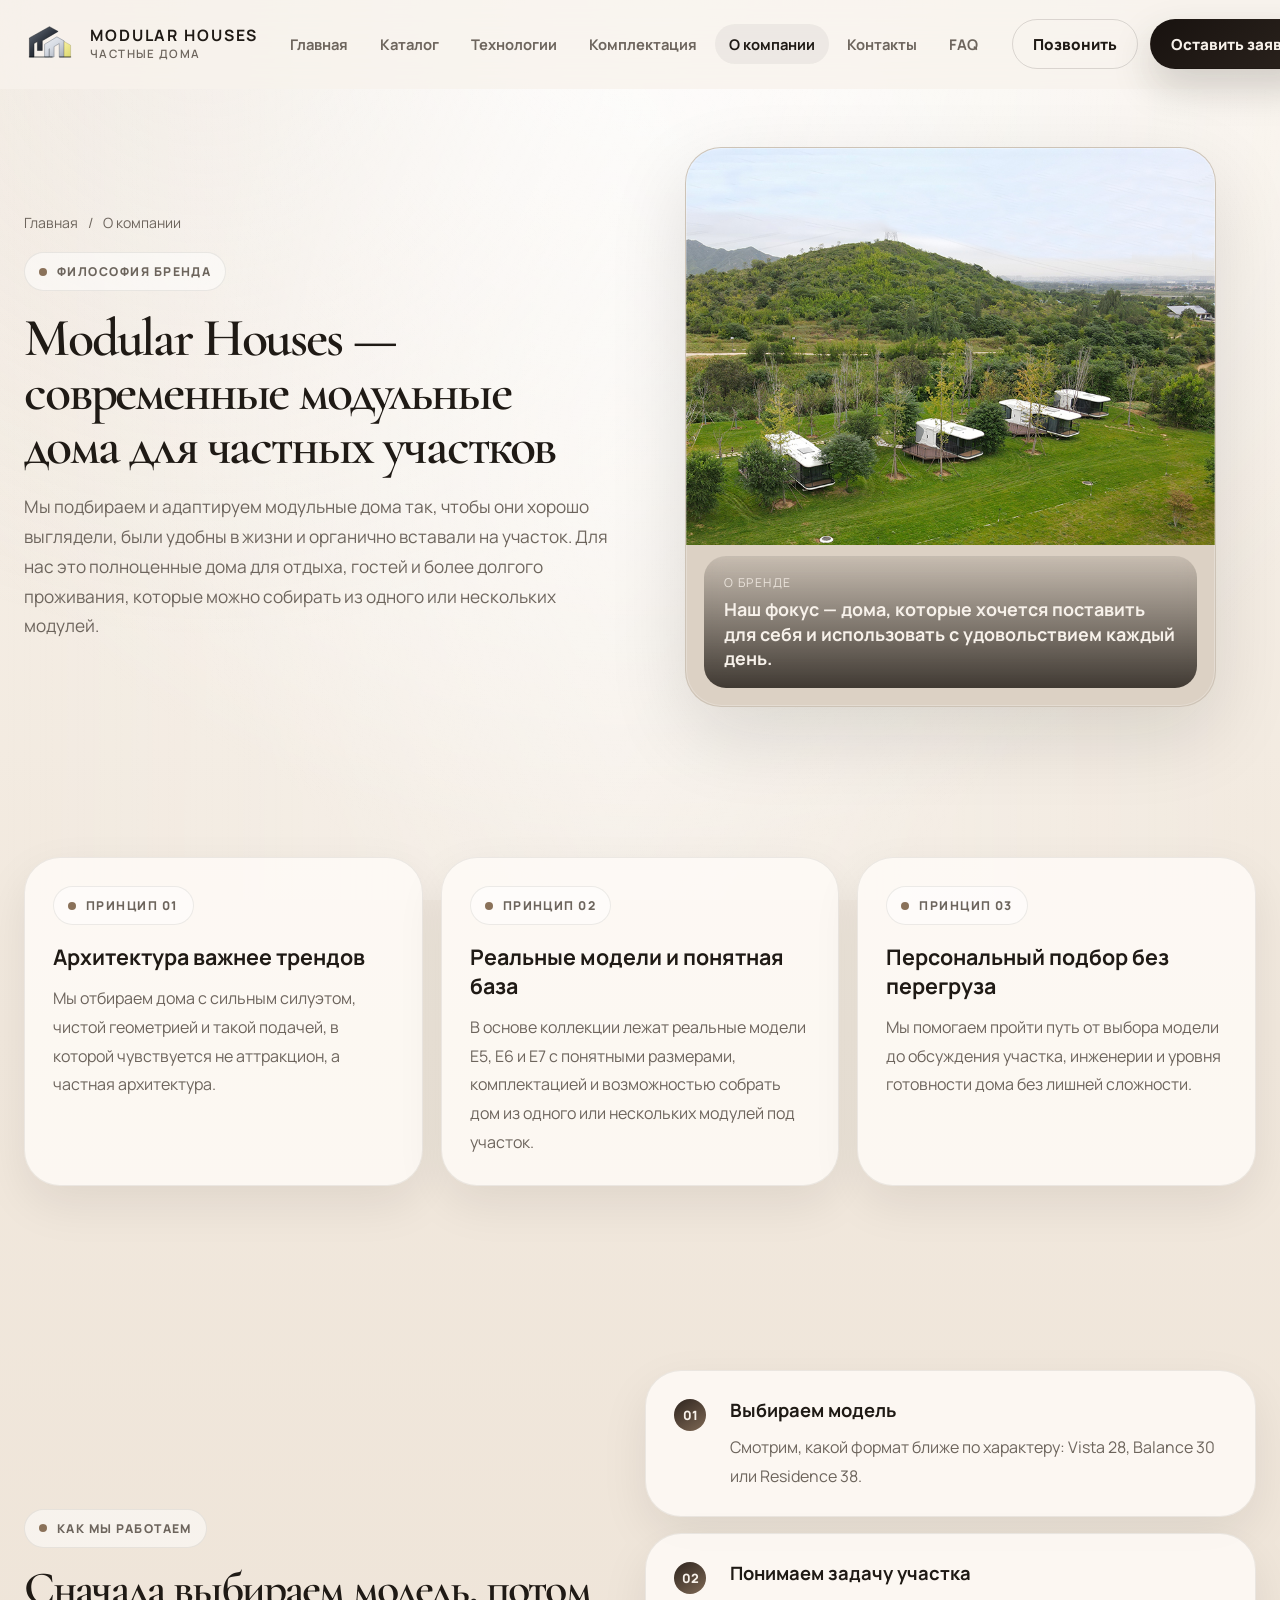
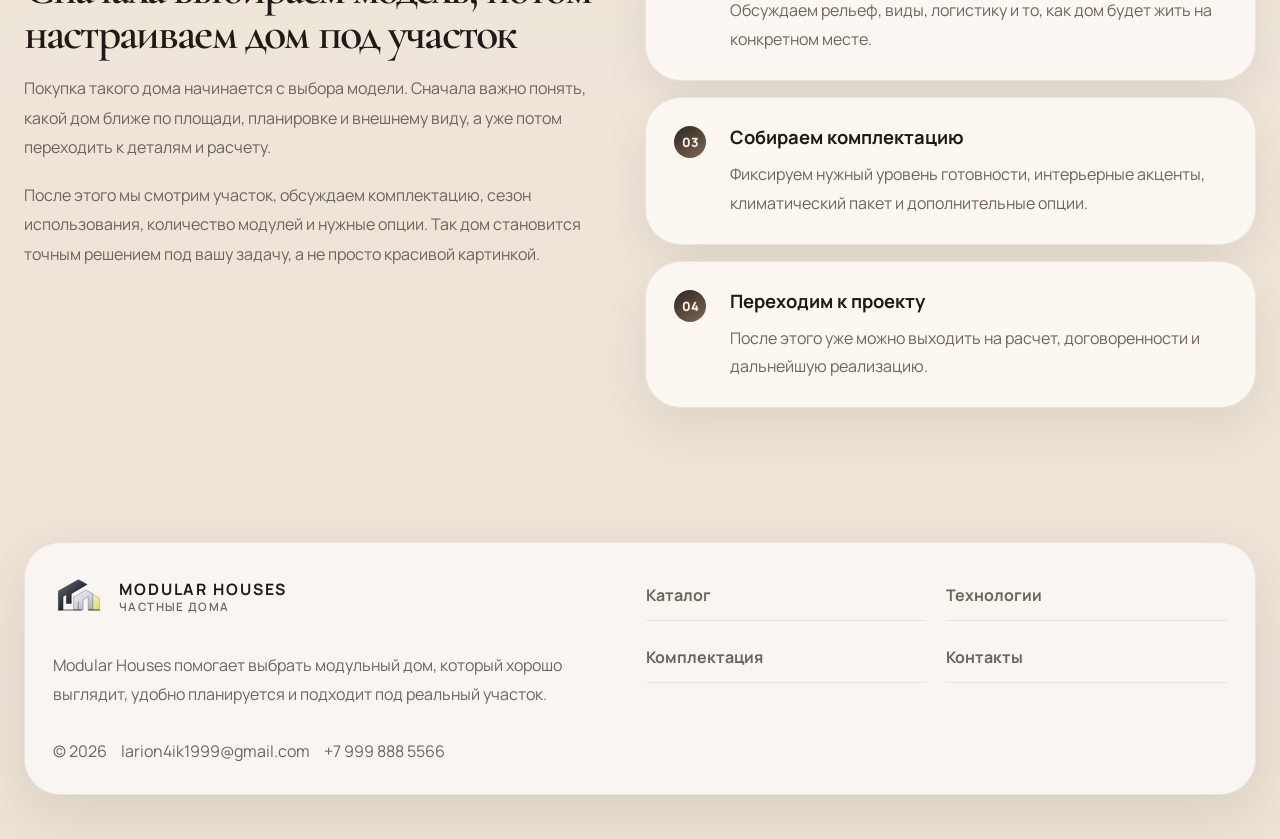
==== about.html @ d320b364 "Initial site build" ====
<!doctype html>
<html lang="ru">
  <head>
    <meta charset="UTF-8" />
    <meta name="viewport" content="width=device-width, initial-scale=1.0" />
    <meta
      name="description"
      content="О компании Modular Houses: философия бренда, коллекция модульных домов и подход к подбору частных решений для загородной жизни."
    />
    <title>О компании — Modular Houses</title>
    <link rel="icon" href="./assets/favicon.svg" type="image/svg+xml" />
    <link rel="stylesheet" href="./styles.css" />
    <script src="./main.js" defer></script>
  </head>
  <body>
    <div class="site-shell">
      <header class="site-header">
        <div class="container header-inner">
          <a class="brand" href="./index.html" aria-label="Modular Houses">
            <span class="brand-mark">MH</span>
            <span class="brand-copy">
              <strong>Modular Houses</strong>
              <span>Частные дома</span>
            </span>
          </a>
          <button class="menu-toggle" type="button" aria-expanded="false" aria-label="Открыть меню">
            <span></span>
          </button>
          <div class="nav-wrap">
            <nav class="site-nav">
              <a href="./index.html">Главная</a>
              <a href="./catalog.html">Каталог</a>
              <a href="./technologies.html">Технологии</a>
              <a href="./complectation.html">Комплектация</a>
              <a class="is-active" href="./about.html">О компании</a>
              <a href="./contacts.html">Контакты</a>
              <a href="./faq.html">FAQ</a>
            </nav>
            <div class="header-actions">
              <button class="btn btn--line" type="button" data-copy-phone="+7 999 888 5566">Позвонить</button>
              <a class="btn btn--dark" href="./contacts.html">Оставить заявку</a>
            </div>
          </div>
        </div>
      </header>

      <main>
        <section class="page-hero">
          <div class="container hero-grid">
            <div class="hero-copy" data-reveal>
              <div class="breadcrumbs">
                <span><a href="./index.html">Главная</a></span>
                <span>О компании</span>
              </div>
              <span class="eyebrow">Философия бренда</span>
              <h1 class="page-title">Modular Houses — современные модульные дома для частных участков</h1>
              <p class="lead">
                Мы подбираем и адаптируем модульные дома так, чтобы они хорошо выглядели, были удобны в жизни и
                органично вставали на участок. Для нас это полноценные дома для отдыха, гостей и более долгого
                проживания, которые можно собирать из одного или нескольких модулей.
              </p>
            </div>

            <figure class="image-frame image-frame--hero" data-reveal>
              <img src="./assets/images/source-refresh/1741329861036-8.jpg" alt="Несколько модульных домов на участке" />
              <figcaption class="image-overlay">
                <span>О бренде</span>
                <strong>Наш фокус — дома, которые хочется поставить для себя и использовать с удовольствием каждый день.</strong>
              </figcaption>
            </figure>
          </div>
        </section>

        <section class="section section--tight">
          <div class="container story-grid">
            <article class="story-card" data-reveal>
              <span class="eyebrow">Принцип 01</span>
              <h3>Архитектура важнее трендов</h3>
              <p>Мы отбираем дома с сильным силуэтом, чистой геометрией и такой подачей, в которой чувствуется не аттракцион, а частная архитектура.</p>
            </article>
            <article class="story-card" data-reveal>
              <span class="eyebrow">Принцип 02</span>
              <h3>Реальные модели и понятная база</h3>
              <p>В основе коллекции лежат реальные модели E5, E6 и E7 с понятными размерами, комплектацией и возможностью собрать дом из одного или нескольких модулей под участок.</p>
            </article>
            <article class="story-card" data-reveal>
              <span class="eyebrow">Принцип 03</span>
              <h3>Персональный подбор без перегруза</h3>
              <p>Мы помогаем пройти путь от выбора модели до обсуждения участка, инженерии и уровня готовности дома без лишней сложности.</p>
            </article>
          </div>
        </section>

        <section class="section">
          <div class="container editorial-grid">
            <div class="editorial-copy" data-reveal>
              <span class="eyebrow">Как мы работаем</span>
              <h2>Сначала выбираем модель, потом настраиваем дом под участок</h2>
              <p>
                Покупка такого дома начинается с выбора модели. Сначала важно понять, какой дом ближе по площади,
                планировке и внешнему виду, а уже потом переходить к деталям и расчету.
              </p>
              <p>
                После этого мы смотрим участок, обсуждаем комплектацию, сезон использования, количество модулей и
                нужные опции. Так дом становится точным решением под вашу задачу, а не просто красивой картинкой.
              </p>
            </div>

            <div class="timeline">
              <article class="timeline-item" data-step="01" data-reveal>
                <h3>Выбираем модель</h3>
                <p>Смотрим, какой формат ближе по характеру: Vista 28, Balance 30 или Residence 38.</p>
              </article>
              <article class="timeline-item" data-step="02" data-reveal>
                <h3>Понимаем задачу участка</h3>
                <p>Обсуждаем рельеф, виды, логистику и то, как дом будет жить на конкретном месте.</p>
              </article>
              <article class="timeline-item" data-step="03" data-reveal>
                <h3>Собираем комплектацию</h3>
                <p>Фиксируем нужный уровень готовности, интерьерные акценты, климатический пакет и дополнительные опции.</p>
              </article>
              <article class="timeline-item" data-step="04" data-reveal>
                <h3>Переходим к проекту</h3>
                <p>После этого уже можно выходить на расчет, договоренности и дальнейшую реализацию.</p>
              </article>
            </div>
          </div>
        </section>
      </main>

      <footer class="site-footer">
        <div class="container footer-grid">
          <div class="footer-copy">
            <a class="brand" href="./index.html">
              <span class="brand-mark">MH</span>
              <span class="brand-copy">
                <strong>Modular Houses</strong>
                <span>Частные дома</span>
              </span>
            </a>
            <p>Modular Houses помогает выбрать модульный дом, который хорошо выглядит, удобно планируется и подходит под реальный участок.</p>
            <div class="footer-meta">
              <span>© <span data-current-year></span></span>
              <span><a href="mailto:larion4ik1999@gmail.com">larion4ik1999@gmail.com</a></span>
              <span><a href="tel:+79998885566">+7 999 888 5566</a></span>
            </div>
          </div>

          <div class="footer-links">
            <a href="./catalog.html">Каталог</a>
            <a href="./technologies.html">Технологии</a>
            <a href="./complectation.html">Комплектация</a>
            <a href="./contacts.html">Контакты</a>
          </div>
        </div>
      </footer>
    </div>
  </body>
</html>
---- styles.css ----
@import url("https://fonts.googleapis.com/css2?family=Cormorant+Garamond:wght@500;600;700&family=Manrope:wght@400;500;600;700;800&display=swap");

:root {
  --bg: #f3eee7;
  --bg-strong: #ebe3d8;
  --paper: rgba(255, 252, 248, 0.8);
  --paper-strong: rgba(255, 255, 255, 0.92);
  --line: rgba(31, 26, 21, 0.1);
  --line-strong: rgba(31, 26, 21, 0.18);
  --text: #1f1a15;
  --muted: #6d655d;
  --accent: #8a7159;
  --accent-soft: #b79d87;
  --dark: #171310;
  --dark-soft: #241e19;
  --olive: #5b6455;
  --shadow-lg: 0 28px 80px rgba(20, 15, 10, 0.12);
  --shadow-md: 0 18px 48px rgba(20, 15, 10, 0.08);
  --radius-xl: 36px;
  --radius-lg: 28px;
  --radius-md: 22px;
  --radius-sm: 18px;
  --radius-pill: 999px;
  --container: 1240px;
}

*,
*::before,
*::after {
  box-sizing: border-box;
}

html {
  scroll-behavior: smooth;
}

body {
  margin: 0;
  color: var(--text);
  font-family: "Manrope", sans-serif;
  background:
    radial-gradient(circle at top center, rgba(255, 255, 255, 0.8), transparent 34%),
    radial-gradient(circle at 16% 0%, rgba(183, 157, 135, 0.18), transparent 24%),
    linear-gradient(180deg, #f8f3ec 0%, #f1e8dd 42%, #ece1d4 100%);
  overflow-x: hidden;
}

body::before {
  position: fixed;
  inset: 0;
  z-index: -1;
  background:
    linear-gradient(90deg, transparent 0%, rgba(255, 255, 255, 0.45) 48%, transparent 100%),
    radial-gradient(circle at center, rgba(255, 255, 255, 0.35), transparent 62%);
  opacity: 0.7;
  pointer-events: none;
  content: "";
}

img {
  display: block;
  max-width: 100%;
}

a {
  color: inherit;
  text-decoration: none;
}

button,
input,
textarea,
select {
  font: inherit;
}

button {
  cursor: pointer;
}

.site-shell {
  min-height: 100vh;
}

.container {
  width: min(100% - 48px, 1360px);
  margin: 0 auto;
}

.site-header {
  position: sticky;
  top: 0;
  z-index: 50;
  border-bottom: 1px solid transparent;
  background: rgba(248, 243, 236, 0.78);
  backdrop-filter: blur(22px);
}

.site-header.is-scrolled {
  border-bottom-color: rgba(31, 26, 21, 0.08);
  background: rgba(248, 243, 236, 0.94);
}

.header-inner {
  display: flex;
  align-items: center;
  justify-content: space-between;
  gap: 18px;
  min-height: 88px;
}

.brand {
  display: inline-flex;
  align-items: center;
  gap: 14px;
  flex: 0 0 auto;
}

.brand-mark {
  width: 52px;
  height: 52px;
  flex: 0 0 52px;
  display: inline-block;
  border-radius: 0;
  background: url("./assets/brand-mark.svg") center/contain no-repeat;
  box-shadow: none;
  font-size: 0;
  line-height: 0;
}

.brand-copy {
  display: grid;
  gap: 2px;
}

.brand-copy strong {
  font-size: 0.98rem;
  line-height: 1.04;
  letter-spacing: 0.12em;
  text-transform: uppercase;
}

.brand-copy span {
  color: var(--muted);
  font-size: 0.72rem;
  font-weight: 600;
  letter-spacing: 0.12em;
  text-transform: uppercase;
}

.nav-wrap {
  display: flex;
  align-items: center;
  flex: 1 1 auto;
  min-width: 0;
  justify-content: space-between;
  gap: 20px;
}

.site-nav {
  display: flex;
  align-items: center;
  flex: 1 1 auto;
  justify-content: center;
  gap: 4px;
}

.site-nav a {
  padding: 10px 14px;
  border-radius: var(--radius-pill);
  color: var(--muted);
  font-size: 0.92rem;
  font-weight: 700;
  white-space: nowrap;
  transition: color 180ms ease, background-color 180ms ease;
}

.site-nav a:hover,
.site-nav a.is-active {
  color: var(--text);
  background: rgba(31, 26, 21, 0.05);
}

.header-actions {
  display: flex;
  align-items: center;
  gap: 12px;
  flex: 0 0 auto;
  flex-wrap: nowrap;
}

.header-actions .btn {
  min-height: 50px;
  padding: 0 20px;
}

.menu-toggle {
  display: none;
  width: 48px;
  height: 48px;
  border: 1px solid var(--line);
  border-radius: 16px;
  background: var(--paper-strong);
  color: var(--text);
}

.menu-toggle span,
.menu-toggle::before,
.menu-toggle::after {
  display: block;
  width: 18px;
  height: 2px;
  margin: 0 auto;
  background: currentColor;
  transition: transform 180ms ease, opacity 180ms ease;
  content: "";
}

.menu-toggle span {
  margin: 5px auto;
}

.menu-toggle[aria-expanded="true"]::before {
  transform: translateY(7px) rotate(45deg);
}

.menu-toggle[aria-expanded="true"]::after {
  transform: translateY(-7px) rotate(-45deg);
}

.menu-toggle[aria-expanded="true"] span {
  opacity: 0;
}

.btn {
  display: inline-flex;
  align-items: center;
  justify-content: center;
  min-height: 54px;
  padding: 0 24px;
  border: 1px solid transparent;
  border-radius: var(--radius-pill);
  font-size: 0.95rem;
  font-weight: 800;
  transition: transform 180ms ease, box-shadow 180ms ease, border-color 180ms ease, background-color 180ms ease;
}

.btn:hover {
  transform: translateY(-2px);
}

.btn--dark {
  color: #f7f1ea;
  background: linear-gradient(140deg, #18120f, #2c241e);
  box-shadow: 0 18px 40px rgba(20, 15, 10, 0.18);
}

.btn--light {
  color: var(--text);
  border-color: rgba(31, 26, 21, 0.1);
  background: rgba(255, 255, 255, 0.6);
}

.btn--line {
  color: var(--text);
  border-color: rgba(31, 26, 21, 0.14);
  background: transparent;
}

.btn--full {
  width: 100%;
}

.page-hero {
  padding: 42px 0 54px;
}

.page-hero--home {
  padding-top: 28px;
}

.hero-grid,
.editorial-grid,
.detail-grid,
.contact-grid,
.footer-grid {
  display: grid;
  grid-template-columns: minmax(0, 0.98fr) minmax(0, 1.02fr);
  gap: 34px;
  align-items: center;
}

.hero-copy,
.detail-copy {
  display: grid;
  gap: 20px;
}

.breadcrumbs {
  display: flex;
  flex-wrap: wrap;
  gap: 10px;
  color: var(--muted);
  font-size: 0.88rem;
}

.breadcrumbs span::after {
  margin-left: 10px;
  content: "/";
}

.breadcrumbs span:last-child::after {
  display: none;
}

.eyebrow {
  display: inline-flex;
  align-items: center;
  gap: 10px;
  width: fit-content;
  padding: 10px 14px;
  border: 1px solid rgba(31, 26, 21, 0.08);
  border-radius: var(--radius-pill);
  background: rgba(255, 255, 255, 0.5);
  color: var(--muted);
  font-size: 0.76rem;
  font-weight: 800;
  letter-spacing: 0.12em;
  text-transform: uppercase;
}

.eyebrow::before {
  width: 8px;
  height: 8px;
  border-radius: 50%;
  background: var(--accent);
  content: "";
}

.display {
  margin: 0;
  font-family: "Cormorant Garamond", serif;
  font-size: clamp(3rem, 6.4vw, 5.6rem);
  line-height: 0.96;
  letter-spacing: -0.04em;
  font-weight: 600;
}

.page-title {
  margin: 0;
  font-family: "Cormorant Garamond", serif;
  font-size: clamp(2.35rem, 4.2vw, 3.95rem);
  line-height: 1;
  letter-spacing: -0.04em;
  font-weight: 600;
}

.lead {
  margin: 0;
  max-width: 620px;
  color: var(--muted);
  font-size: clamp(1rem, 2vw, 1.08rem);
  line-height: 1.72;
}

.hero-actions,
.inline-actions {
  display: flex;
  flex-wrap: wrap;
  gap: 14px;
}

.hero-media {
  display: grid;
  gap: 16px;
}

.media-stack,
.gallery-grid,
.photo-stack {
  display: grid;
  gap: 16px;
}

.media-stack {
  grid-template-columns: repeat(2, minmax(0, 1fr));
}

.image-frame {
  position: relative;
  overflow: hidden;
  border-radius: var(--radius-xl);
  border: 1px solid rgba(31, 26, 21, 0.08);
  background: #dcd1c4;
  box-shadow: var(--shadow-lg);
}

.image-frame::after {
  position: absolute;
  inset: 0;
  border: 1px solid rgba(255, 255, 255, 0.24);
  border-radius: inherit;
  pointer-events: none;
  content: "";
}

.image-frame img {
  width: 100%;
  height: 100%;
  object-fit: cover;
  object-position: center;
}

.image-frame--hero {
  min-height: 560px;
}

.image-frame--mid {
  min-height: 280px;
}

.image-frame--short {
  min-height: 260px;
}

.image-overlay {
  position: absolute;
  inset: auto 18px 18px 18px;
  display: grid;
  gap: 6px;
  padding: 18px 20px;
  border-radius: 22px;
  color: #f7f1ea;
  background: linear-gradient(180deg, rgba(20, 15, 10, 0.1), rgba(20, 15, 10, 0.78));
  backdrop-filter: blur(10px);
}

.image-overlay span {
  font-size: 0.76rem;
  letter-spacing: 0.12em;
  text-transform: uppercase;
  opacity: 0.82;
}

.image-overlay strong {
  font-size: 1.12rem;
  line-height: 1.35;
}

.stat-strip,
.fact-grid,
.feature-grid,
.product-grid,
.compare-grid,
.contact-cards,
.story-grid {
  display: grid;
  gap: 18px;
}

.stat-strip {
  grid-template-columns: repeat(3, minmax(0, 1fr));
}

.feature-grid {
  grid-template-columns: repeat(4, minmax(0, 1fr));
}

.feature-grid--3,
.product-grid,
.compare-grid,
.story-grid {
  grid-template-columns: repeat(3, minmax(0, 1fr));
}

.fact-grid {
  grid-template-columns: repeat(4, minmax(0, 1fr));
}

.section {
  padding: 104px 0;
}

.section--tight {
  padding: 80px 0;
}

.section--dark {
  color: #f7f1ea;
  background:
    radial-gradient(circle at top right, rgba(183, 157, 135, 0.16), transparent 24%),
    linear-gradient(180deg, #191411 0%, #130f0c 100%);
}

.section-head {
  display: flex;
  flex-wrap: wrap;
  align-items: end;
  justify-content: space-between;
  gap: 22px;
  margin-bottom: 34px;
}

.section-head > div {
  display: grid;
  gap: 14px;
}

.section-title {
  margin: 0;
  max-width: 700px;
  font-family: "Cormorant Garamond", serif;
  font-size: clamp(2.2rem, 4.4vw, 3.6rem);
  line-height: 1;
  letter-spacing: -0.04em;
  font-weight: 600;
}

.section-intro {
  max-width: 520px;
  margin: 0;
  color: var(--muted);
  line-height: 1.8;
}

.section--dark .section-intro,
.section--dark .feature-card p,
.section--dark .timeline-item p {
  color: rgba(247, 241, 234, 0.72);
}

.card,
.stat-card,
.feature-card,
.product-card,
.compare-card,
.story-card,
.list-card,
.contact-card,
.form-card,
.faq-cta,
.spec-card,
.cta-panel {
  border: 1px solid rgba(31, 26, 21, 0.08);
  border-radius: var(--radius-xl);
  background: var(--paper);
  box-shadow: var(--shadow-md);
}

.card,
.stat-card,
.feature-card,
.compare-card,
.story-card,
.list-card,
.contact-card,
.form-card,
.faq-cta,
.spec-card,
.cta-panel {
  padding: 28px;
}

.stat-card {
  display: grid;
  align-content: start;
  gap: 12px;
  min-height: 210px;
}

.section--dark .feature-card,
.section--dark .timeline-item,
.section--dark .cta-panel {
  border-color: rgba(255, 255, 255, 0.08);
  background: rgba(255, 255, 255, 0.06);
}

.stat-card strong,
.fact-card strong,
.compare-card strong {
  display: block;
  margin-bottom: 10px;
  font-family: "Cormorant Garamond", serif;
  font-size: 2rem;
  line-height: 1;
  font-weight: 600;
}

.stat-card span,
.fact-card span,
.compare-card span {
  color: var(--muted);
  line-height: 1.7;
}

.feature-card .eyebrow,
.list-card .eyebrow,
.story-card .eyebrow,
.spec-card .eyebrow,
.contact-card .eyebrow,
.form-card .eyebrow,
.faq-cta .eyebrow,
.cta-panel .eyebrow {
  margin-bottom: 18px;
}

.feature-card h3,
.product-title,
.story-card h3,
.list-card h3,
.spec-card h3,
.contact-card h3,
.form-card h3,
.faq-cta h3,
.cta-panel h3 {
  margin: 0 0 12px;
  font-size: 1.34rem;
  line-height: 1.35;
}

.feature-card p,
.story-card p,
.list-card p,
.spec-card p,
.contact-card p,
.form-card p,
.faq-cta p,
.cta-panel p {
  margin: 0;
  color: var(--muted);
  line-height: 1.8;
}

.bullet-list {
  display: grid;
  gap: 12px;
  margin: 18px 0 0;
  padding: 0;
  list-style: none;
}

.bullet-list li {
  position: relative;
  padding-left: 22px;
  color: var(--muted);
  line-height: 1.7;
}

.bullet-list li::before {
  position: absolute;
  left: 0;
  top: 10px;
  width: 8px;
  height: 8px;
  border-radius: 50%;
  background: var(--accent);
  content: "";
}

.product-card {
  display: flex;
  flex-direction: column;
  overflow: hidden;
  padding: 0;
  height: 100%;
  background: rgba(255, 252, 248, 0.86);
}

.product-media {
  height: clamp(220px, 23vw, 280px);
  min-height: 220px;
}

.product-media img {
  width: 100%;
  height: 100%;
  object-fit: cover;
  object-position: center;
}

.product-body {
  display: flex;
  flex: 1 1 auto;
  flex-direction: column;
  gap: 18px;
  padding: 28px;
}

.product-label {
  color: var(--accent);
  font-size: 0.8rem;
  font-weight: 800;
  letter-spacing: 0.1em;
  text-transform: uppercase;
}

.product-title {
  margin: 0;
  font-size: 1.42rem;
  line-height: 1.2;
}

.product-subtitle {
  margin: 0;
  color: var(--muted);
  font-size: 0.95rem;
  line-height: 1.68;
}

.product-body .inline-actions {
  margin-top: auto;
}

.product-meta {
  display: grid;
  grid-template-columns: repeat(2, minmax(0, 1fr));
  gap: 12px;
}

.product-meta div,
.fact-card {
  padding: 16px 18px;
  border-radius: 22px;
  background: rgba(255, 255, 255, 0.56);
  box-shadow: inset 0 0 0 1px rgba(31, 26, 21, 0.06);
}

.product-meta strong,
.fact-card em {
  display: block;
  margin-bottom: 6px;
  color: var(--muted);
  font-size: 0.85rem;
  font-style: normal;
  font-weight: 700;
}

.product-meta span,
.fact-card span {
  font-weight: 800;
  line-height: 1.5;
}

.editorial-copy {
  display: grid;
  gap: 18px;
}

.editorial-copy h2,
.editorial-copy h3 {
  margin: 0;
  font-family: "Cormorant Garamond", serif;
  font-size: clamp(1.95rem, 3.6vw, 3.05rem);
  line-height: 0.98;
  letter-spacing: -0.04em;
  font-weight: 600;
}

.editorial-copy p {
  margin: 0;
  color: var(--muted);
  line-height: 1.85;
}

.photo-stack {
  grid-template-columns: minmax(0, 1fr) minmax(0, 1fr);
}

.photo-stack .image-frame:first-child {
  grid-column: 1 / -1;
  min-height: 420px;
}

.photo-stack .image-frame:nth-child(2),
.photo-stack .image-frame:nth-child(3) {
  min-height: 290px;
}

.dark-panel {
  padding: 34px;
  border-radius: 40px;
  background:
    radial-gradient(circle at top left, rgba(183, 157, 135, 0.24), transparent 24%),
    linear-gradient(145deg, #1b1612, #231c17);
  box-shadow: 0 34px 90px rgba(20, 15, 10, 0.22);
}

.dark-panel h2 {
  margin: 0 0 14px;
  max-width: 720px;
  font-family: "Cormorant Garamond", serif;
  font-size: clamp(2.1rem, 4vw, 3.4rem);
  line-height: 1;
  letter-spacing: -0.04em;
  font-weight: 600;
}

.dark-panel p {
  max-width: 700px;
  margin: 0;
  color: rgba(247, 241, 234, 0.76);
  line-height: 1.8;
}

.dark-grid {
  display: grid;
  grid-template-columns: repeat(4, minmax(0, 1fr));
  gap: 16px;
  margin-top: 28px;
}

.dark-item {
  padding: 22px;
  border-radius: 26px;
  background: rgba(255, 255, 255, 0.06);
}

.dark-item strong {
  display: block;
  margin-bottom: 10px;
  font-size: 1rem;
}

.dark-item span {
  color: rgba(247, 241, 234, 0.72);
  line-height: 1.7;
}

.timeline {
  display: grid;
  gap: 16px;
}

.timeline-item {
  position: relative;
  padding: 26px 26px 26px 84px;
  border: 1px solid rgba(31, 26, 21, 0.08);
  border-radius: var(--radius-xl);
  background: var(--paper);
  box-shadow: var(--shadow-md);
}

.timeline-item::before {
  position: absolute;
  left: 28px;
  top: 28px;
  width: 32px;
  height: 32px;
  border-radius: 50%;
  display: grid;
  place-items: center;
  color: #f7f1ea;
  background: linear-gradient(145deg, #2e251f, #7e6854);
  font-size: 0.8rem;
  font-weight: 800;
  content: attr(data-step);
}

.timeline-item h3 {
  margin: 0 0 10px;
  font-size: 1.15rem;
}

.timeline-item p {
  margin: 0;
  color: var(--muted);
  line-height: 1.8;
}

.detail-hero {
  display: grid;
  grid-template-columns: minmax(0, 1.08fr) minmax(0, 0.92fr);
  gap: 24px;
  align-items: stretch;
}

.detail-media {
  display: grid;
  gap: 16px;
}

.detail-side {
  display: grid;
  gap: 18px;
}

.spec-list {
  display: grid;
  gap: 12px;
}

.spec-row {
  display: grid;
  grid-template-columns: 180px minmax(0, 1fr);
  gap: 16px;
  padding: 16px 0;
  border-bottom: 1px solid rgba(31, 26, 21, 0.08);
}

.spec-row:last-child {
  border-bottom: 0;
  padding-bottom: 0;
}

.spec-row strong {
  color: var(--muted);
  font-size: 0.9rem;
}

.spec-row span {
  line-height: 1.7;
}

.contact-grid {
  align-items: start;
}

.contact-cards {
  grid-template-columns: 1fr;
}

.contact-link {
  display: flex;
  align-items: center;
  justify-content: space-between;
  gap: 16px;
  padding: 18px 20px;
  border-radius: 22px;
  background: rgba(255, 255, 255, 0.58);
  box-shadow: inset 0 0 0 1px rgba(31, 26, 21, 0.06);
  font-weight: 800;
}

.contact-link span {
  color: var(--muted);
  font-weight: 700;
}

.form-grid {
  display: grid;
  gap: 14px;
}

.form-grid--two {
  grid-template-columns: repeat(2, minmax(0, 1fr));
}

.field {
  display: grid;
  gap: 8px;
}

.field label {
  font-size: 0.9rem;
  font-weight: 800;
}

.field input,
.field textarea,
.field select {
  width: 100%;
  min-height: 56px;
  padding: 16px 18px;
  border: 1px solid rgba(31, 26, 21, 0.1);
  border-radius: 22px;
  background: rgba(255, 255, 255, 0.64);
  color: var(--text);
}

.field textarea {
  min-height: 150px;
  resize: vertical;
}

.form-note {
  margin: 0;
  color: var(--muted);
  font-size: 0.9rem;
  line-height: 1.8;
}

.form-success {
  display: none;
  padding: 16px 18px;
  border-radius: 22px;
  color: #f7f1ea;
  background: linear-gradient(145deg, #18120f, #2b231d);
}

.form-success.is-visible {
  display: block;
}

.faq-list {
  display: grid;
  gap: 16px;
}

.faq-item {
  overflow: hidden;
  border: 1px solid rgba(31, 26, 21, 0.08);
  border-radius: var(--radius-xl);
  background: var(--paper);
  box-shadow: var(--shadow-md);
}

.faq-item summary {
  list-style: none;
  display: flex;
  align-items: center;
  justify-content: space-between;
  gap: 16px;
  padding: 24px 28px;
  cursor: pointer;
  font-size: 1rem;
  font-weight: 800;
}

.faq-item summary::-webkit-details-marker {
  display: none;
}

.faq-item summary::after {
  width: 36px;
  height: 36px;
  border-radius: 50%;
  display: grid;
  place-items: center;
  color: var(--muted);
  background: rgba(31, 26, 21, 0.06);
  content: "+";
}

.faq-item[open] summary::after {
  content: "–";
}

.faq-item p {
  margin: 0;
  padding: 0 28px 26px;
  color: var(--muted);
  line-height: 1.8;
}

.cta-panel {
  padding: 32px;
  color: #f7f1ea;
  background:
    radial-gradient(circle at top left, rgba(183, 157, 135, 0.26), transparent 26%),
    linear-gradient(145deg, #18120f, #2b221c);
  box-shadow: 0 28px 72px rgba(20, 15, 10, 0.2);
}

.cta-panel p {
  color: rgba(247, 241, 234, 0.78);
}

.site-footer {
  padding: 30px 0 44px;
}

.footer-grid {
  align-items: start;
  padding: 28px;
  border: 1px solid rgba(31, 26, 21, 0.08);
  border-radius: var(--radius-xl);
  background: rgba(255, 255, 255, 0.68);
  box-shadow: var(--shadow-md);
}

.footer-copy {
  display: grid;
  gap: 12px;
}

.footer-copy p,
.footer-links a,
.footer-meta span {
  color: var(--muted);
  line-height: 1.8;
}

.footer-links {
  display: grid;
  grid-template-columns: repeat(2, minmax(0, 1fr));
  gap: 12px 20px;
}

.footer-links a {
  padding: 10px 0;
  border-bottom: 1px solid rgba(31, 26, 21, 0.08);
  font-weight: 700;
}

.footer-meta {
  display: flex;
  flex-wrap: wrap;
  gap: 14px;
}

.quick-bar {
  position: fixed;
  left: 50%;
  bottom: 18px;
  z-index: 60;
  display: none;
  align-items: center;
  gap: 10px;
  padding: 10px;
  border: 1px solid rgba(31, 26, 21, 0.08);
  border-radius: 999px;
  background: rgba(246, 241, 234, 0.9);
  backdrop-filter: blur(20px);
  box-shadow: 0 26px 70px rgba(20, 15, 10, 0.14);
  transform: translateX(-50%);
}

.quick-bar__item {
  display: inline-flex;
  align-items: center;
  justify-content: center;
  min-height: 46px;
  padding: 0 18px;
  border: 0;
  border-radius: 999px;
  background: rgba(255, 255, 255, 0.72);
  font-size: 0.9rem;
  font-weight: 800;
}

.quick-bar__item--dark {
  color: #f7f1ea;
  background: linear-gradient(145deg, #18120f, #2c241e);
}

.quick-bar__item--accent {
  color: var(--text);
  background: linear-gradient(145deg, #cdb5a0, #e2d3c5);
}

[data-reveal] {
  opacity: 0;
  transform: translateY(22px);
  transition: opacity 500ms ease, transform 500ms ease;
}

[data-reveal].is-visible {
  opacity: 1;
  transform: translateY(0);
}

@media (max-width: 1240px) {
  .brand-copy span {
    display: none;
  }
}

@media (max-width: 1120px) {
  .site-nav a {
    padding: 10px 11px;
    font-size: 0.88rem;
  }

  .header-actions .btn {
    min-height: 46px;
    padding: 0 16px;
  }

  .hero-grid,
  .editorial-grid,
  .detail-grid,
  .detail-hero,
  .contact-grid,
  .footer-grid {
    grid-template-columns: 1fr;
  }

  .product-grid,
  .compare-grid,
  .story-grid,
  .feature-grid,
  .fact-grid,
  .stat-strip,
  .dark-grid {
    grid-template-columns: repeat(2, minmax(0, 1fr));
  }

  .photo-stack .image-frame:first-child {
    min-height: 420px;
  }

  .image-frame--hero {
    min-height: 500px;
  }
}

@media (max-width: 860px) {
  .nav-wrap {
    position: fixed;
    top: 80px;
    left: 16px;
    right: 16px;
    display: none;
    flex-direction: column;
    align-items: stretch;
    padding: 18px;
    border: 1px solid rgba(31, 26, 21, 0.08);
    border-radius: 28px;
    background: rgba(246, 241, 234, 0.96);
    box-shadow: 0 28px 72px rgba(20, 15, 10, 0.14);
  }

  .nav-wrap.is-open {
    display: flex;
  }

  .site-nav,
  .header-actions {
    flex-direction: column;
    align-items: stretch;
  }

  .site-nav a,
  .header-actions .btn {
    width: 100%;
    justify-content: center;
  }

  .menu-toggle {
    display: inline-grid;
    place-items: center;
  }

  .product-grid,
  .compare-grid,
  .story-grid,
  .feature-grid,
  .fact-grid,
  .stat-strip,
  .dark-grid,
  .photo-stack,
  .media-stack,
  .form-grid--two,
  .product-meta {
    grid-template-columns: 1fr;
  }

  .quick-bar {
    display: flex;
    left: 16px;
    right: 16px;
    bottom: 14px;
    transform: none;
    justify-content: stretch;
  }

  .quick-bar__item {
    flex: 1 1 0;
    padding: 0 12px;
  }
}

@media (max-width: 640px) {
  .container {
    width: min(100% - 20px, var(--container));
  }

  .header-inner {
    min-height: 74px;
  }

  .page-hero,
  .section {
    padding: 72px 0;
  }

  .page-hero--home {
    padding-top: 18px;
  }

  .hero-actions,
  .inline-actions {
    flex-direction: column;
  }

  .hero-actions .btn,
  .inline-actions .btn {
    width: 100%;
  }

  .display {
    font-size: clamp(2.6rem, 13vw, 3.6rem);
  }

  .page-title,
  .section-title,
  .editorial-copy h2,
  .editorial-copy h3,
  .dark-panel h2 {
    font-size: clamp(2rem, 9.4vw, 2.85rem);
  }

  .image-frame--hero {
    min-height: 360px;
  }

  .image-frame--mid {
    min-height: 260px;
  }

  .image-frame--short,
  .photo-stack .image-frame:first-child,
  .photo-stack .image-frame:nth-child(2),
  .photo-stack .image-frame:nth-child(3) {
    min-height: 220px;
  }

  .card,
  .stat-card,
  .feature-card,
  .compare-card,
  .story-card,
  .list-card,
  .contact-card,
  .form-card,
  .faq-cta,
  .spec-card,
  .cta-panel,
  .footer-grid,
  .dark-panel {
    padding: 22px;
  }

  .spec-row {
    grid-template-columns: 1fr;
    gap: 8px;
  }

  .footer-links {
    grid-template-columns: 1fr;
  }

  .quick-bar {
    gap: 8px;
    padding: 8px;
  }

  .site-footer {
    padding-bottom: 104px;
  }

  .quick-bar__item {
    min-height: 42px;
    font-size: 0.78rem;
  }
}
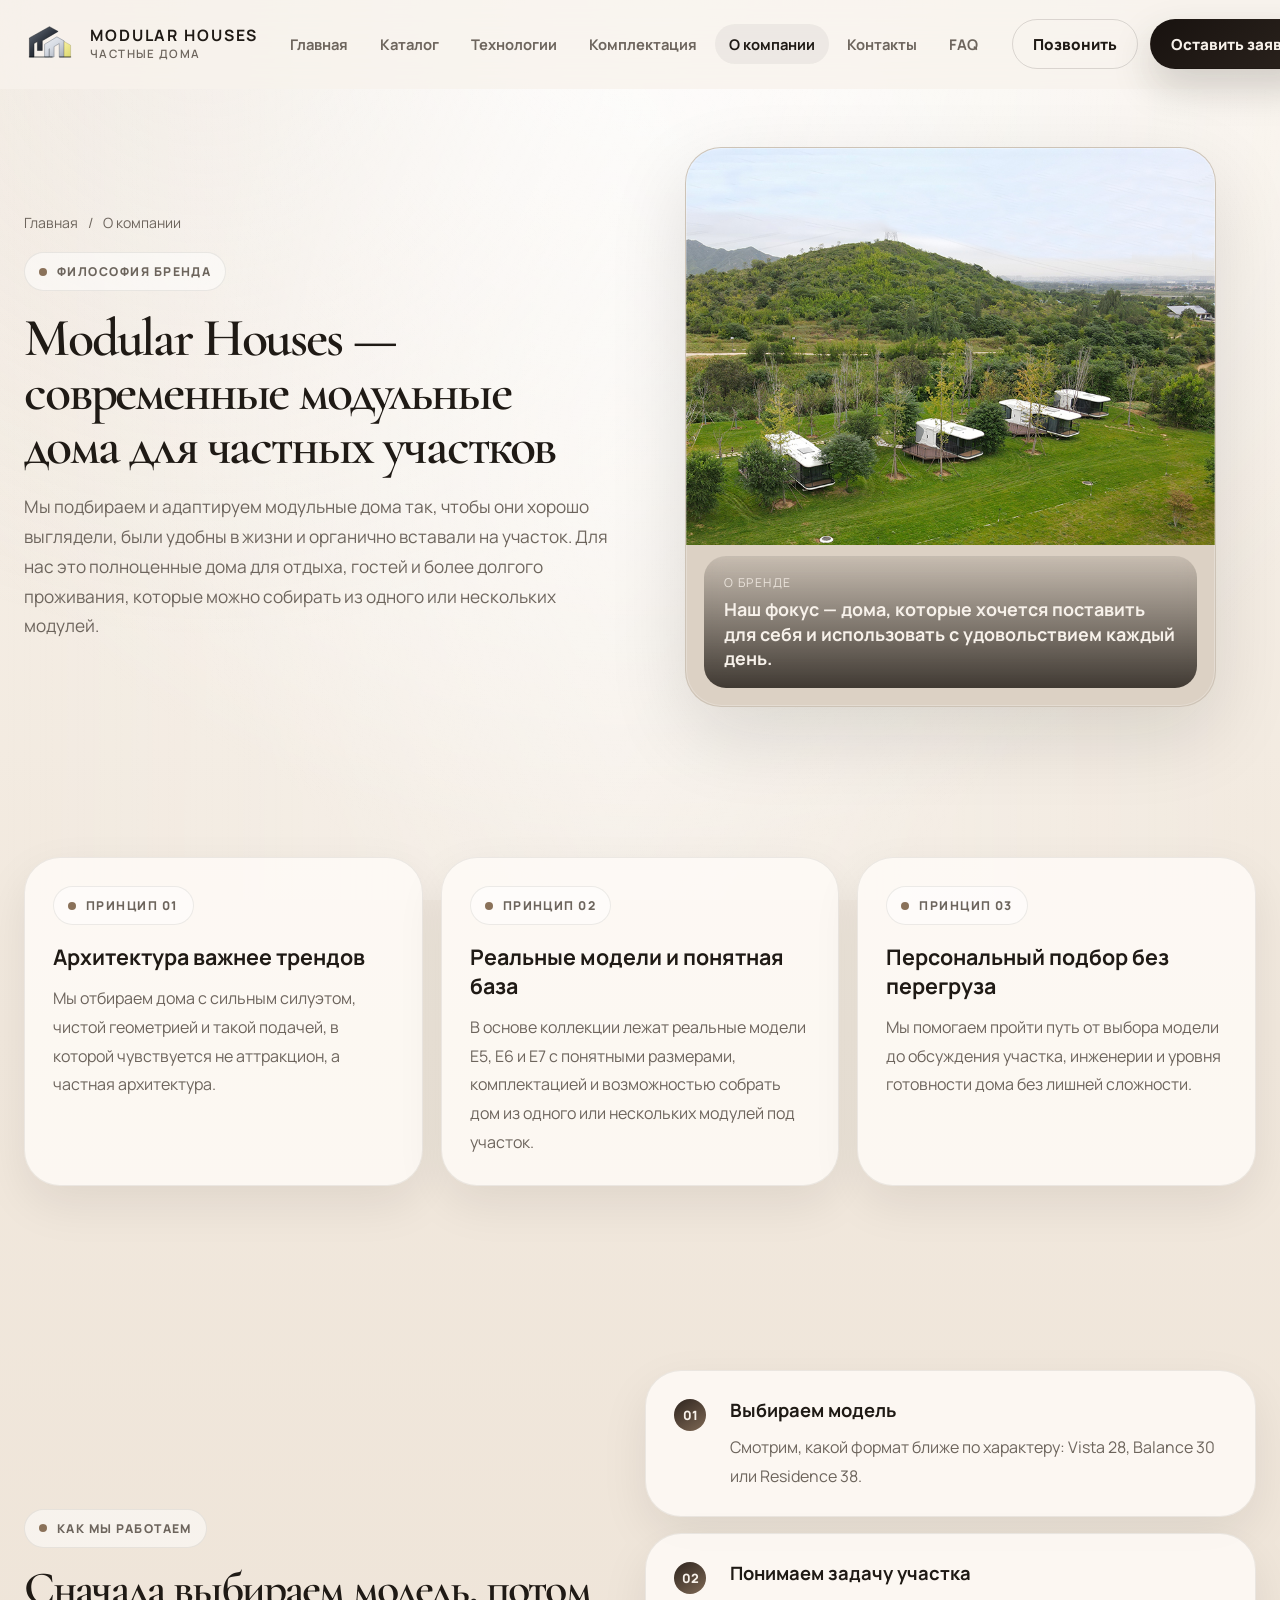
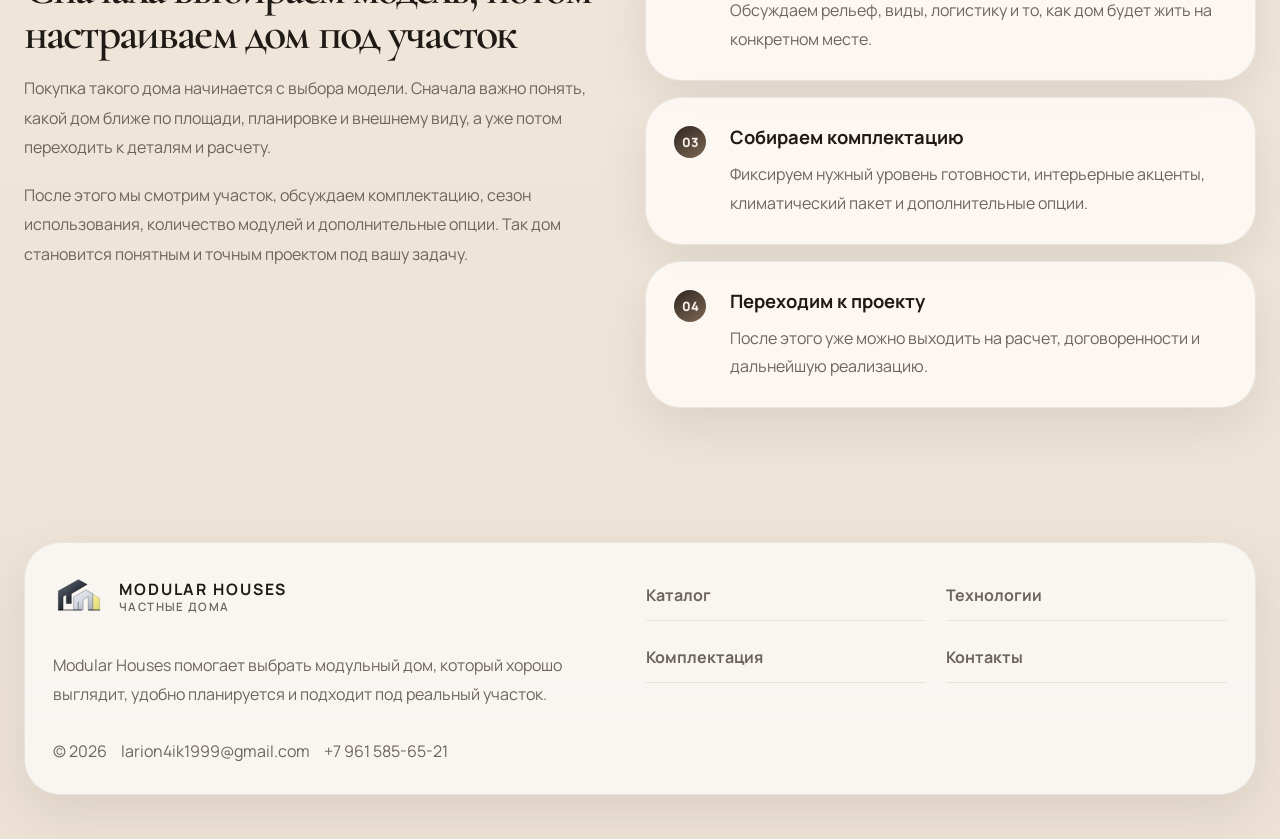
==== commit 29596c13: "Update contacts and refine inquiry flow" ====
--- a/about.html
+++ b/about.html
@@ -37,7 +37,7 @@
               <a href="./faq.html">FAQ</a>
             </nav>
             <div class="header-actions">
-              <button class="btn btn--line" type="button" data-copy-phone="+7 999 888 5566">Позвонить</button>
+              <button class="btn btn--line" type="button" data-copy-phone="+7 961 585-65-21">Позвонить</button>
               <a class="btn btn--dark" href="./contacts.html">Оставить заявку</a>
             </div>
           </div>
@@ -102,7 +102,7 @@
               </p>
               <p>
                 После этого мы смотрим участок, обсуждаем комплектацию, сезон использования, количество модулей и
-                нужные опции. Так дом становится точным решением под вашу задачу, а не просто красивой картинкой.
+                дополнительные опции. Так дом становится понятным и точным проектом под вашу задачу.
               </p>
             </div>
 
@@ -142,7 +142,7 @@
             <div class="footer-meta">
               <span>© <span data-current-year></span></span>
               <span><a href="mailto:larion4ik1999@gmail.com">larion4ik1999@gmail.com</a></span>
-              <span><a href="tel:+79998885566">+7 999 888 5566</a></span>
+              <span><a href="tel:+79615856521">+7 961 585-65-21</a></span>
             </div>
           </div>
 
--- a/styles.css
+++ b/styles.css
@@ -924,11 +924,16 @@
   align-items: center;
   justify-content: space-between;
   gap: 16px;
+  min-height: 82px;
   padding: 18px 20px;
   border-radius: 22px;
   background: rgba(255, 255, 255, 0.58);
   box-shadow: inset 0 0 0 1px rgba(31, 26, 21, 0.06);
   font-weight: 800;
+}
+
+.contact-link strong {
+  overflow-wrap: anywhere;
 }
 
 .contact-link span {
@@ -965,10 +970,25 @@
   border-radius: 22px;
   background: rgba(255, 255, 255, 0.64);
   color: var(--text);
+  transition: border-color 180ms ease, box-shadow 180ms ease, background-color 180ms ease;
+}
+
+.field input::placeholder,
+.field textarea::placeholder {
+  color: rgba(109, 101, 93, 0.7);
+}
+
+.field input:focus,
+.field textarea:focus,
+.field select:focus {
+  outline: none;
+  border-color: rgba(138, 113, 89, 0.45);
+  background: rgba(255, 255, 255, 0.9);
+  box-shadow: 0 0 0 4px rgba(183, 157, 135, 0.12);
 }
 
 .field textarea {
-  min-height: 150px;
+  min-height: 170px;
   resize: vertical;
 }
 
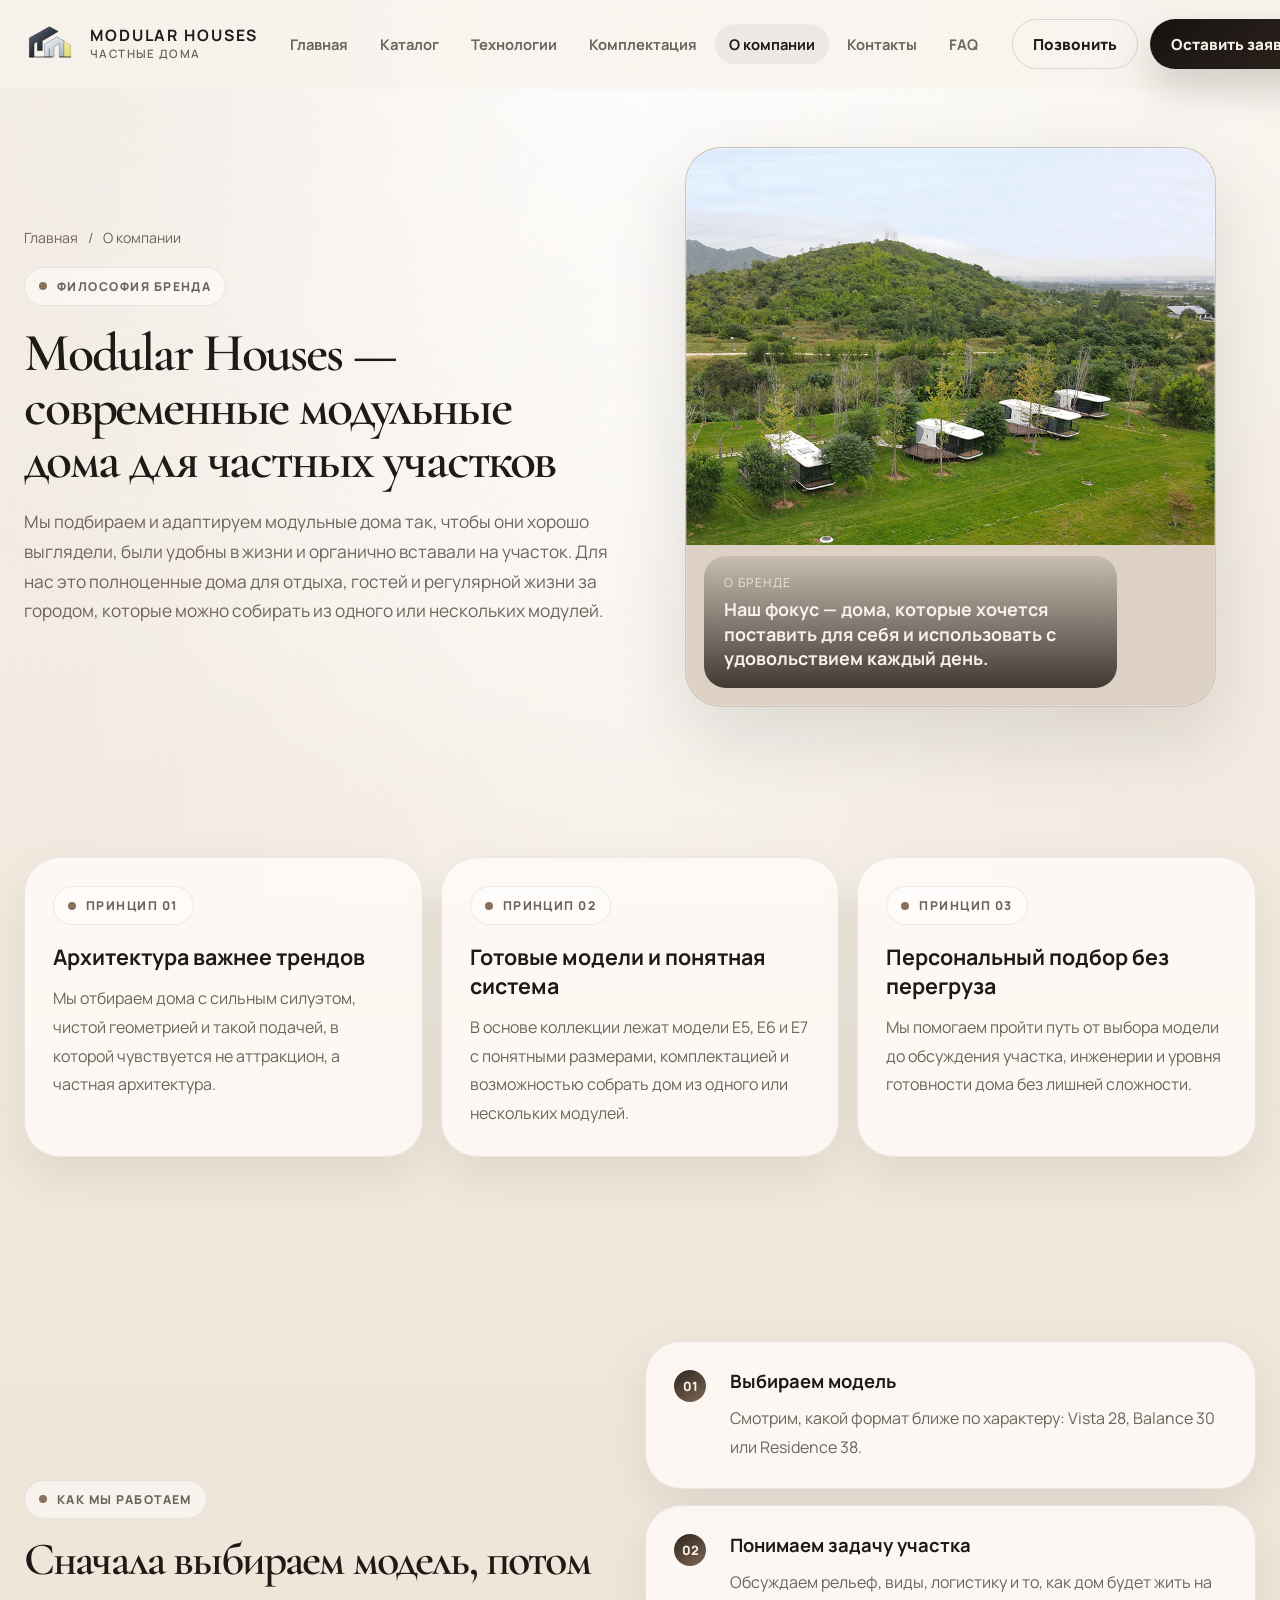
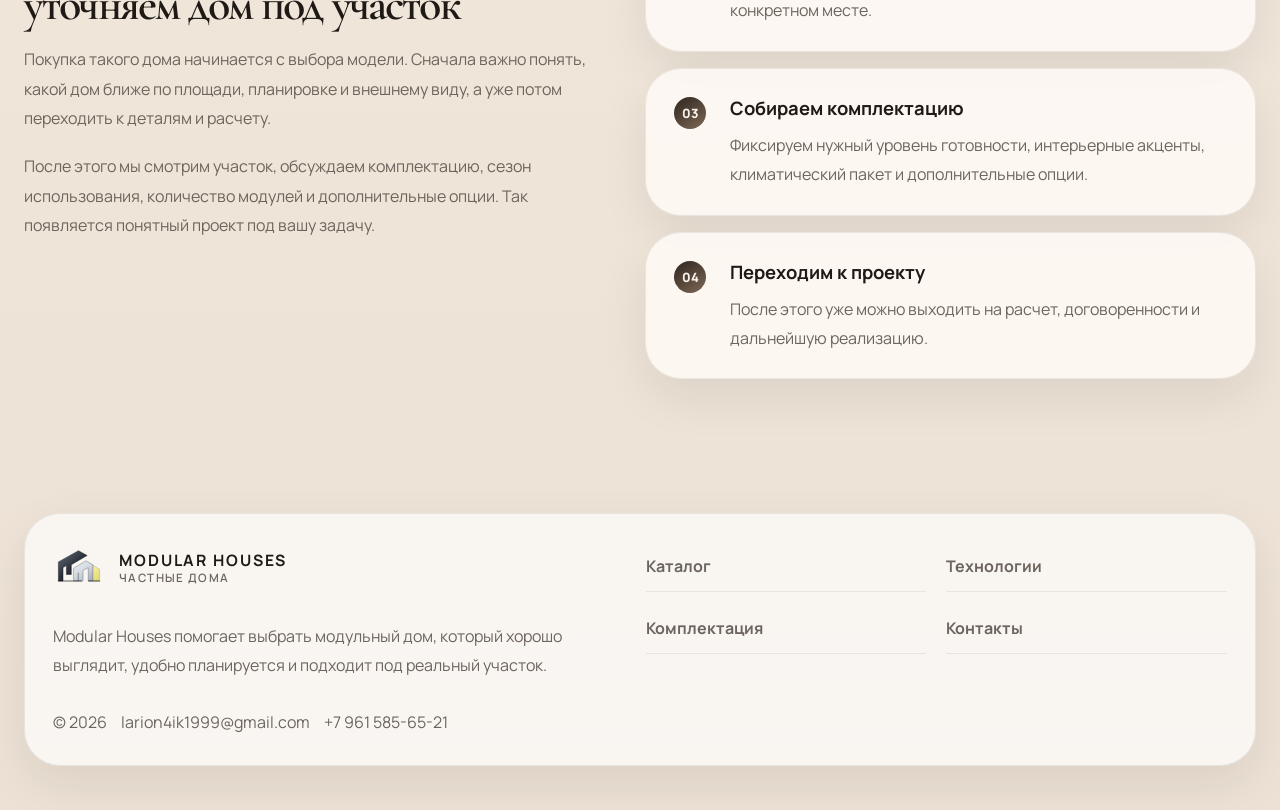
==== commit 636f922f: "Polish mobile layout and refine content" ====
--- a/about.html
+++ b/about.html
@@ -56,8 +56,8 @@
               <h1 class="page-title">Modular Houses — современные модульные дома для частных участков</h1>
               <p class="lead">
                 Мы подбираем и адаптируем модульные дома так, чтобы они хорошо выглядели, были удобны в жизни и
-                органично вставали на участок. Для нас это полноценные дома для отдыха, гостей и более долгого
-                проживания, которые можно собирать из одного или нескольких модулей.
+                органично вставали на участок. Для нас это полноценные дома для отдыха, гостей и регулярной жизни
+                за городом, которые можно собирать из одного или нескольких модулей.
               </p>
             </div>
 
@@ -80,8 +80,8 @@
             </article>
             <article class="story-card" data-reveal>
               <span class="eyebrow">Принцип 02</span>
-              <h3>Реальные модели и понятная база</h3>
-              <p>В основе коллекции лежат реальные модели E5, E6 и E7 с понятными размерами, комплектацией и возможностью собрать дом из одного или нескольких модулей под участок.</p>
+              <h3>Готовые модели и понятная система</h3>
+              <p>В основе коллекции лежат модели E5, E6 и E7 с понятными размерами, комплектацией и возможностью собрать дом из одного или нескольких модулей.</p>
             </article>
             <article class="story-card" data-reveal>
               <span class="eyebrow">Принцип 03</span>
@@ -95,14 +95,14 @@
           <div class="container editorial-grid">
             <div class="editorial-copy" data-reveal>
               <span class="eyebrow">Как мы работаем</span>
-              <h2>Сначала выбираем модель, потом настраиваем дом под участок</h2>
+              <h2>Сначала выбираем модель, потом уточняем дом под участок</h2>
               <p>
                 Покупка такого дома начинается с выбора модели. Сначала важно понять, какой дом ближе по площади,
                 планировке и внешнему виду, а уже потом переходить к деталям и расчету.
               </p>
               <p>
                 После этого мы смотрим участок, обсуждаем комплектацию, сезон использования, количество модулей и
-                дополнительные опции. Так дом становится понятным и точным проектом под вашу задачу.
+                дополнительные опции. Так появляется понятный проект под вашу задачу.
               </p>
             </div>
 
--- a/styles.css
+++ b/styles.css
@@ -32,6 +32,7 @@
 
 html {
   scroll-behavior: smooth;
+  scroll-padding-top: 112px;
 }
 
 body {
@@ -43,6 +44,10 @@
     radial-gradient(circle at 16% 0%, rgba(183, 157, 135, 0.18), transparent 24%),
     linear-gradient(180deg, #f8f3ec 0%, #f1e8dd 42%, #ece1d4 100%);
   overflow-x: hidden;
+}
+
+body.menu-open {
+  overflow: hidden;
 }
 
 body::before {
@@ -429,6 +434,7 @@
   display: grid;
   gap: 6px;
   padding: 18px 20px;
+  max-width: min(78%, 520px);
   border-radius: 22px;
   color: #f7f1ea;
   background: linear-gradient(180deg, rgba(20, 15, 10, 0.1), rgba(20, 15, 10, 0.78));
@@ -445,6 +451,7 @@
 .image-overlay strong {
   font-size: 1.12rem;
   line-height: 1.35;
+  text-wrap: pretty;
 }
 
 .stat-strip,
@@ -1282,20 +1289,74 @@
 
 @media (max-width: 640px) {
   .container {
-    width: min(100% - 20px, var(--container));
+    width: min(100% - 24px, var(--container));
   }
 
   .header-inner {
-    min-height: 74px;
+    min-height: 78px;
+    gap: 12px;
+  }
+
+  .brand {
+    gap: 12px;
+    min-width: 0;
+  }
+
+  .brand-mark {
+    width: 44px;
+    height: 44px;
+    flex-basis: 44px;
+  }
+
+  .brand-copy strong {
+    font-size: 0.86rem;
+    letter-spacing: 0.1em;
+  }
+
+  .nav-wrap {
+    top: 84px;
+    left: 12px;
+    right: 12px;
   }
 
   .page-hero,
   .section {
-    padding: 72px 0;
+    padding: 56px 0;
   }
 
   .page-hero--home {
-    padding-top: 18px;
+    padding-top: 12px;
+  }
+
+  .hero-grid,
+  .editorial-grid,
+  .detail-grid,
+  .detail-hero,
+  .contact-grid,
+  .footer-grid {
+    gap: 24px;
+  }
+
+  .hero-copy,
+  .detail-copy,
+  .editorial-copy {
+    gap: 16px;
+  }
+
+  .breadcrumbs {
+    gap: 8px;
+    font-size: 0.78rem;
+  }
+
+  .breadcrumbs span::after {
+    margin-left: 8px;
+  }
+
+  .eyebrow {
+    gap: 8px;
+    padding: 9px 12px;
+    font-size: 0.68rem;
+    letter-spacing: 0.1em;
   }
 
   .hero-actions,
@@ -1309,7 +1370,8 @@
   }
 
   .display {
-    font-size: clamp(2.6rem, 13vw, 3.6rem);
+    font-size: clamp(2.35rem, 11.6vw, 3.35rem);
+    line-height: 0.98;
   }
 
   .page-title,
@@ -1317,22 +1379,57 @@
   .editorial-copy h2,
   .editorial-copy h3,
   .dark-panel h2 {
-    font-size: clamp(2rem, 9.4vw, 2.85rem);
+    font-size: clamp(1.95rem, 9vw, 2.65rem);
+    line-height: 1.02;
+  }
+
+  .lead,
+  .section-intro,
+  .editorial-copy p,
+  .timeline-item p,
+  .faq-item p,
+  .feature-card p,
+  .story-card p,
+  .list-card p,
+  .spec-card p,
+  .contact-card p,
+  .form-card p,
+  .cta-panel p,
+  .dark-panel p {
+    font-size: 0.98rem;
+    line-height: 1.68;
   }
 
   .image-frame--hero {
-    min-height: 360px;
+    min-height: 320px;
   }
 
   .image-frame--mid {
-    min-height: 260px;
+    min-height: 220px;
   }
 
   .image-frame--short,
   .photo-stack .image-frame:first-child,
   .photo-stack .image-frame:nth-child(2),
   .photo-stack .image-frame:nth-child(3) {
-    min-height: 220px;
+    min-height: 210px;
+  }
+
+  .image-overlay {
+    inset: auto 12px 12px 12px;
+    gap: 8px;
+    padding: 14px 16px;
+    max-width: min(84%, 320px);
+    border-radius: 20px;
+  }
+
+  .image-overlay span {
+    font-size: 0.66rem;
+  }
+
+  .image-overlay strong {
+    font-size: 1rem;
+    line-height: 1.3;
   }
 
   .card,
@@ -1351,6 +1448,26 @@
     padding: 22px;
   }
 
+  .stat-card {
+    min-height: 0;
+  }
+
+  .product-body {
+    gap: 16px;
+    padding: 24px 22px;
+  }
+
+  .product-media {
+    height: auto;
+    min-height: 0;
+    aspect-ratio: 1 / 1;
+  }
+
+  .contact-link {
+    min-height: 74px;
+    padding: 16px 18px;
+  }
+
   .spec-row {
     grid-template-columns: 1fr;
     gap: 8px;
@@ -1360,17 +1477,11 @@
     grid-template-columns: 1fr;
   }
 
+  .site-footer {
+    padding-bottom: 44px;
+  }
+
   .quick-bar {
-    gap: 8px;
-    padding: 8px;
-  }
-
-  .site-footer {
-    padding-bottom: 104px;
-  }
-
-  .quick-bar__item {
-    min-height: 42px;
-    font-size: 0.78rem;
-  }
-}
+    display: none !important;
+  }
+}
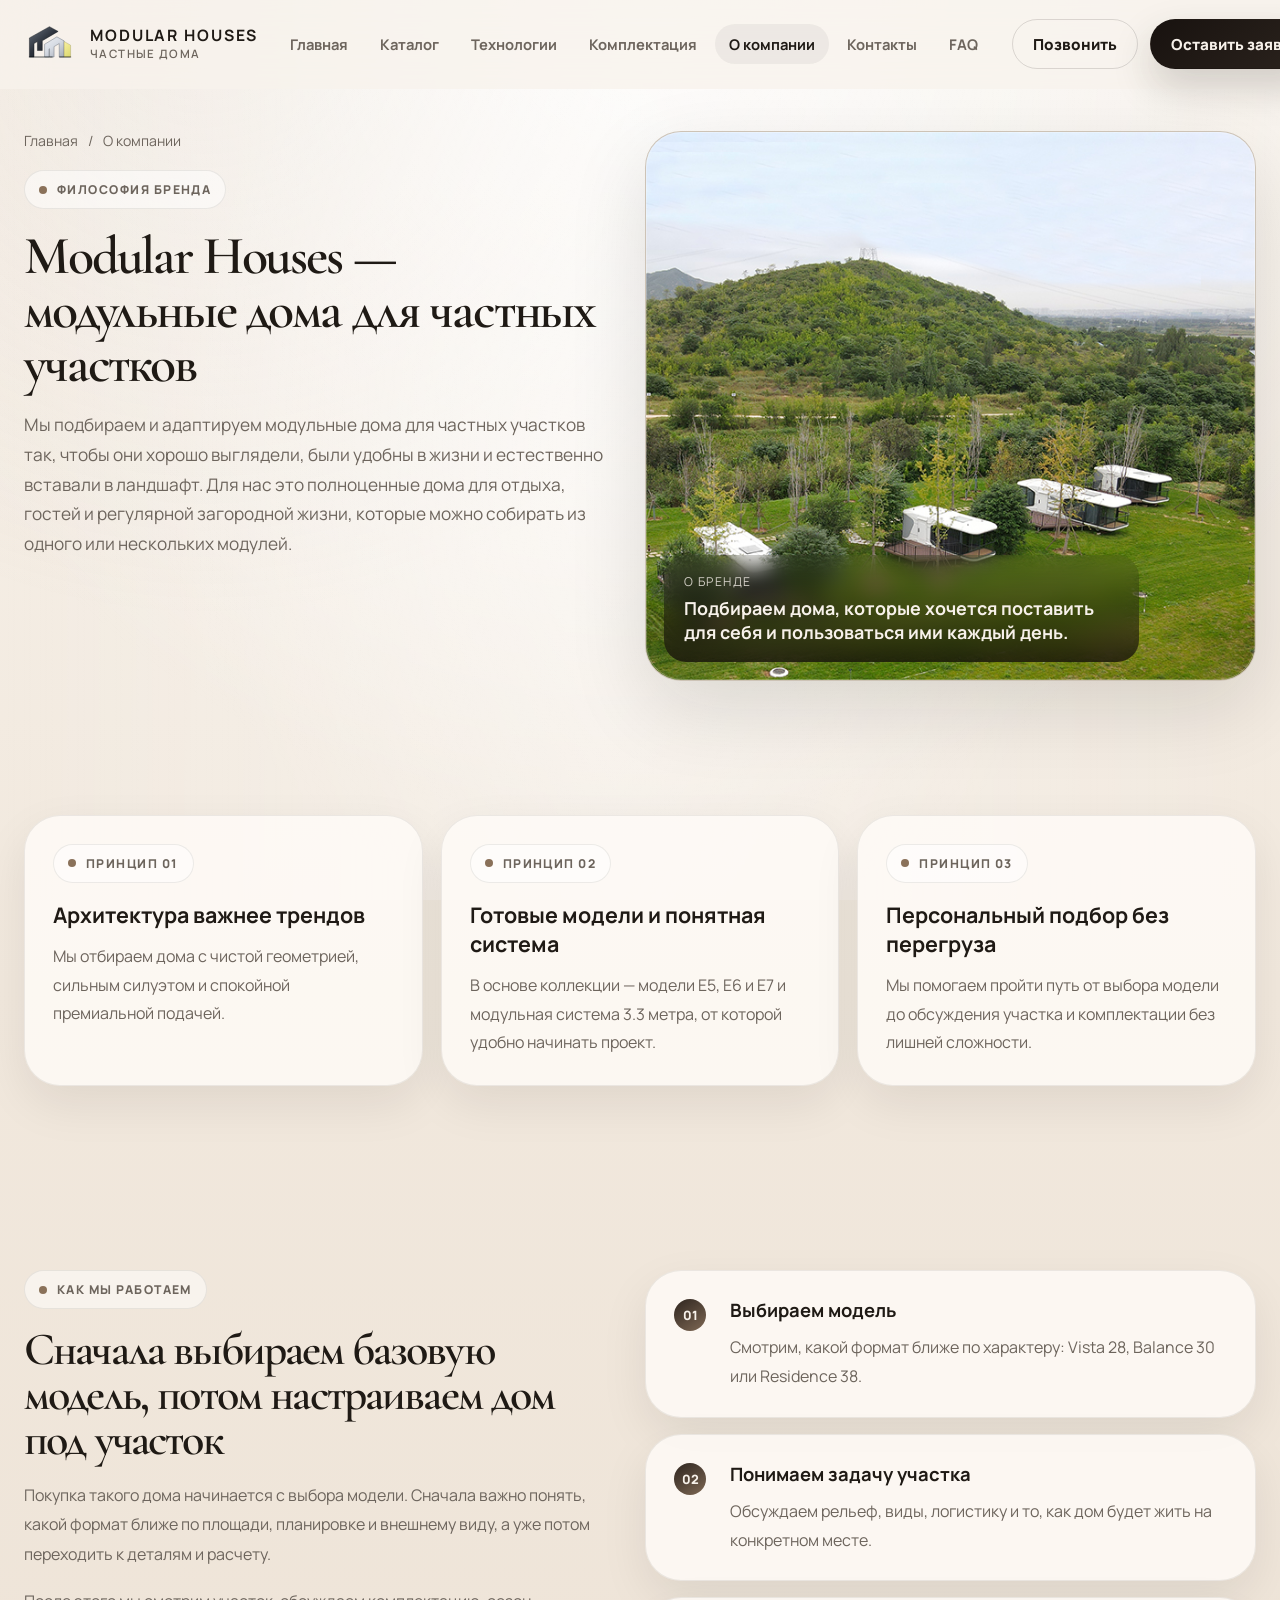
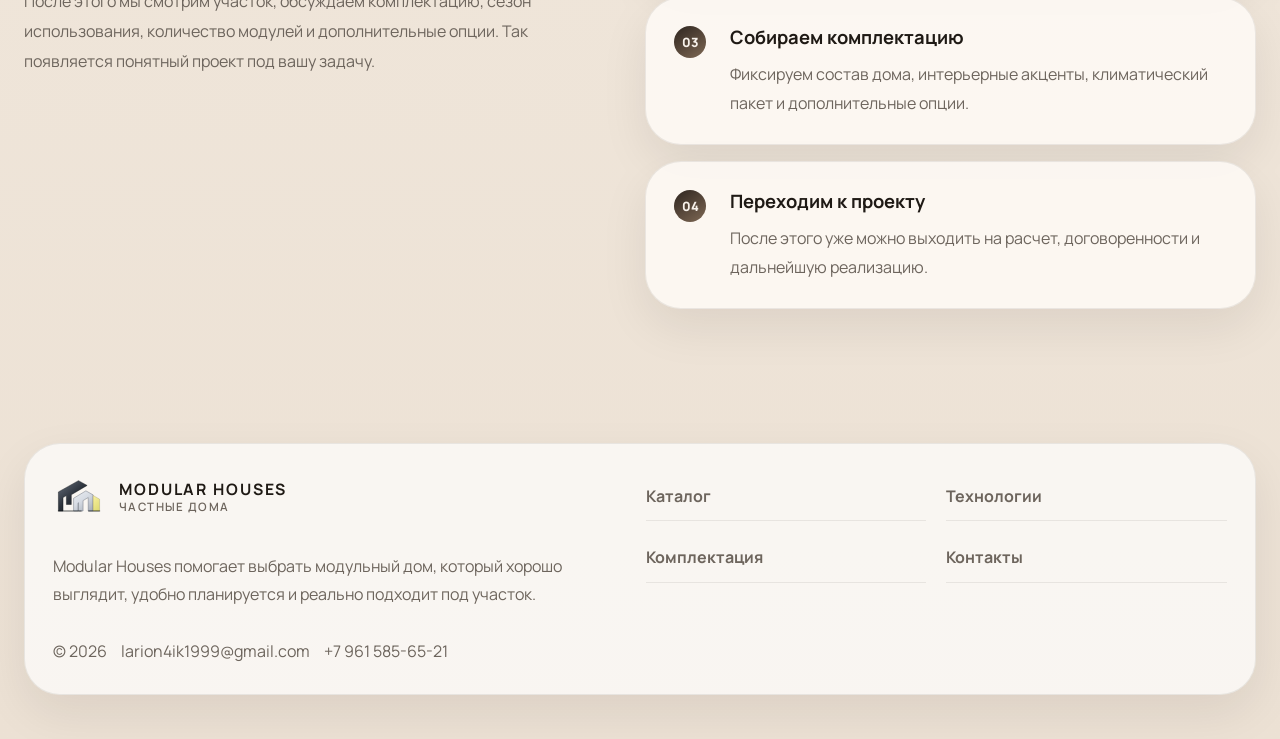
==== commit 8484f491: "Polish mobile hero layout and site copy" ====
--- a/about.html
+++ b/about.html
@@ -53,19 +53,19 @@
                 <span>О компании</span>
               </div>
               <span class="eyebrow">Философия бренда</span>
-              <h1 class="page-title">Modular Houses — современные модульные дома для частных участков</h1>
+              <h1 class="page-title">Modular Houses — модульные дома для частных участков</h1>
               <p class="lead">
-                Мы подбираем и адаптируем модульные дома так, чтобы они хорошо выглядели, были удобны в жизни и
-                органично вставали на участок. Для нас это полноценные дома для отдыха, гостей и регулярной жизни
-                за городом, которые можно собирать из одного или нескольких модулей.
+                Мы подбираем и адаптируем модульные дома для частных участков так, чтобы они хорошо выглядели, были
+                удобны в жизни и естественно вставали в ландшафт. Для нас это полноценные дома для отдыха, гостей и
+                регулярной загородной жизни, которые можно собирать из одного или нескольких модулей.
               </p>
             </div>
 
-            <figure class="image-frame image-frame--hero" data-reveal>
+            <figure class="image-frame image-frame--hero image-focus-lower" data-reveal>
               <img src="./assets/images/source-refresh/1741329861036-8.jpg" alt="Несколько модульных домов на участке" />
               <figcaption class="image-overlay">
                 <span>О бренде</span>
-                <strong>Наш фокус — дома, которые хочется поставить для себя и использовать с удовольствием каждый день.</strong>
+                <strong>Подбираем дома, которые хочется поставить для себя и пользоваться ими каждый день.</strong>
               </figcaption>
             </figure>
           </div>
@@ -76,17 +76,17 @@
             <article class="story-card" data-reveal>
               <span class="eyebrow">Принцип 01</span>
               <h3>Архитектура важнее трендов</h3>
-              <p>Мы отбираем дома с сильным силуэтом, чистой геометрией и такой подачей, в которой чувствуется не аттракцион, а частная архитектура.</p>
+              <p>Мы отбираем дома с чистой геометрией, сильным силуэтом и спокойной премиальной подачей.</p>
             </article>
             <article class="story-card" data-reveal>
               <span class="eyebrow">Принцип 02</span>
               <h3>Готовые модели и понятная система</h3>
-              <p>В основе коллекции лежат модели E5, E6 и E7 с понятными размерами, комплектацией и возможностью собрать дом из одного или нескольких модулей.</p>
+              <p>В основе коллекции — модели E5, E6 и E7 и модульная система 3.3 метра, от которой удобно начинать проект.</p>
             </article>
             <article class="story-card" data-reveal>
               <span class="eyebrow">Принцип 03</span>
               <h3>Персональный подбор без перегруза</h3>
-              <p>Мы помогаем пройти путь от выбора модели до обсуждения участка, инженерии и уровня готовности дома без лишней сложности.</p>
+              <p>Мы помогаем пройти путь от выбора модели до обсуждения участка и комплектации без лишней сложности.</p>
             </article>
           </div>
         </section>
@@ -95,9 +95,9 @@
           <div class="container editorial-grid">
             <div class="editorial-copy" data-reveal>
               <span class="eyebrow">Как мы работаем</span>
-              <h2>Сначала выбираем модель, потом уточняем дом под участок</h2>
+              <h2>Сначала выбираем базовую модель, потом настраиваем дом под участок</h2>
               <p>
-                Покупка такого дома начинается с выбора модели. Сначала важно понять, какой дом ближе по площади,
+                Покупка такого дома начинается с выбора модели. Сначала важно понять, какой формат ближе по площади,
                 планировке и внешнему виду, а уже потом переходить к деталям и расчету.
               </p>
               <p>
@@ -117,7 +117,7 @@
               </article>
               <article class="timeline-item" data-step="03" data-reveal>
                 <h3>Собираем комплектацию</h3>
-                <p>Фиксируем нужный уровень готовности, интерьерные акценты, климатический пакет и дополнительные опции.</p>
+                <p>Фиксируем состав дома, интерьерные акценты, климатический пакет и дополнительные опции.</p>
               </article>
               <article class="timeline-item" data-step="04" data-reveal>
                 <h3>Переходим к проекту</h3>
@@ -138,7 +138,7 @@
                 <span>Частные дома</span>
               </span>
             </a>
-            <p>Modular Houses помогает выбрать модульный дом, который хорошо выглядит, удобно планируется и подходит под реальный участок.</p>
+            <p>Modular Houses помогает выбрать модульный дом, который хорошо выглядит, удобно планируется и реально подходит под участок.</p>
             <div class="footer-meta">
               <span>© <span data-current-year></span></span>
               <span><a href="mailto:larion4ik1999@gmail.com">larion4ik1999@gmail.com</a></span>
--- a/styles.css
+++ b/styles.css
@@ -67,6 +67,10 @@
   max-width: 100%;
 }
 
+figure {
+  margin: 0;
+}
+
 a {
   color: inherit;
   text-decoration: none;
@@ -292,13 +296,16 @@
   display: grid;
   grid-template-columns: minmax(0, 0.98fr) minmax(0, 1.02fr);
   gap: 34px;
-  align-items: center;
+  align-items: start;
 }
 
 .hero-copy,
 .detail-copy {
-  display: grid;
+  display: flex;
+  flex-direction: column;
   gap: 20px;
+  align-items: flex-start;
+  height: 100%;
 }
 
 .breadcrumbs {
@@ -378,6 +385,13 @@
 .hero-media {
   display: grid;
   gap: 16px;
+  align-content: start;
+}
+
+.hero-grid--home > .stat-strip,
+.detail-hero > .fact-grid {
+  grid-column: 1 / 2;
+  margin-top: 0;
 }
 
 .media-stack,
@@ -385,6 +399,7 @@
 .photo-stack {
   display: grid;
   gap: 16px;
+  align-items: stretch;
 }
 
 .media-stack {
@@ -394,6 +409,7 @@
 .image-frame {
   position: relative;
   overflow: hidden;
+  width: 100%;
   border-radius: var(--radius-xl);
   border: 1px solid rgba(31, 26, 21, 0.08);
   background: #dcd1c4;
@@ -416,16 +432,28 @@
   object-position: center;
 }
 
+.image-focus-lower img {
+  object-position: center 68%;
+}
+
+.image-focus-center-low img {
+  object-position: center 58%;
+}
+
+.image-focus-right img {
+  object-position: 62% center;
+}
+
 .image-frame--hero {
-  min-height: 560px;
+  aspect-ratio: 1 / 0.9;
 }
 
 .image-frame--mid {
-  min-height: 280px;
+  aspect-ratio: 1 / 1;
 }
 
 .image-frame--short {
-  min-height: 260px;
+  aspect-ratio: 4 / 3;
 }
 
 .image-overlay {
@@ -463,10 +491,12 @@
 .story-grid {
   display: grid;
   gap: 18px;
+  align-items: stretch;
 }
 
 .stat-strip {
-  grid-template-columns: repeat(3, minmax(0, 1fr));
+  grid-template-columns: repeat(2, minmax(0, 1fr));
+  margin-top: auto;
 }
 
 .feature-grid {
@@ -481,7 +511,7 @@
 }
 
 .fact-grid {
-  grid-template-columns: repeat(4, minmax(0, 1fr));
+  grid-template-columns: repeat(2, minmax(0, 1fr));
 }
 
 .section {
@@ -569,10 +599,12 @@
 }
 
 .stat-card {
-  display: grid;
-  align-content: start;
-  gap: 12px;
-  min-height: 210px;
+  display: flex;
+  flex-direction: column;
+  justify-content: flex-start;
+  gap: 10px;
+  min-height: 0;
+  padding: 24px;
 }
 
 .section--dark .feature-card,
@@ -586,18 +618,20 @@
 .fact-card strong,
 .compare-card strong {
   display: block;
-  margin-bottom: 10px;
+  margin-bottom: 0;
   font-family: "Cormorant Garamond", serif;
-  font-size: 2rem;
-  line-height: 1;
+  font-size: clamp(1.75rem, 2.2vw, 2.15rem);
+  line-height: 1.06;
   font-weight: 600;
+  text-wrap: balance;
 }
 
 .stat-card span,
 .fact-card span,
 .compare-card span {
   color: var(--muted);
-  line-height: 1.7;
+  font-size: 0.98rem;
+  line-height: 1.62;
 }
 
 .feature-card .eyebrow,
@@ -674,8 +708,7 @@
 }
 
 .product-media {
-  height: clamp(220px, 23vw, 280px);
-  min-height: 220px;
+  aspect-ratio: 4 / 3;
 }
 
 .product-media img {
@@ -726,6 +759,11 @@
 
 .product-meta div,
 .fact-card {
+  display: flex;
+  flex-direction: column;
+  gap: 6px;
+  justify-content: flex-start;
+  height: 100%;
   padding: 16px 18px;
   border-radius: 22px;
   background: rgba(255, 255, 255, 0.56);
@@ -735,7 +773,7 @@
 .product-meta strong,
 .fact-card em {
   display: block;
-  margin-bottom: 6px;
+  margin-bottom: 0;
   color: var(--muted);
   font-size: 0.85rem;
   font-style: normal;
@@ -745,12 +783,26 @@
 .product-meta span,
 .fact-card span {
   font-weight: 800;
-  line-height: 1.5;
+  line-height: 1.45;
+}
+
+.fact-card strong {
+  font-size: clamp(1.35rem, 1.8vw, 1.75rem);
+  line-height: 1.16;
+}
+
+.fact-card span {
+  font-size: 0.96rem;
+  font-weight: 600;
+  line-height: 1.58;
 }
 
 .editorial-copy {
-  display: grid;
+  display: flex;
+  flex-direction: column;
   gap: 18px;
+  align-items: flex-start;
+  height: 100%;
 }
 
 .editorial-copy h2,
@@ -775,12 +827,12 @@
 
 .photo-stack .image-frame:first-child {
   grid-column: 1 / -1;
-  min-height: 420px;
+  aspect-ratio: 16 / 10;
 }
 
 .photo-stack .image-frame:nth-child(2),
 .photo-stack .image-frame:nth-child(3) {
-  min-height: 290px;
+  aspect-ratio: 1 / 1;
 }
 
 .dark-panel {
@@ -878,12 +930,13 @@
   display: grid;
   grid-template-columns: minmax(0, 1.08fr) minmax(0, 0.92fr);
   gap: 24px;
-  align-items: stretch;
+  align-items: start;
 }
 
 .detail-media {
   display: grid;
   gap: 16px;
+  align-content: start;
 }
 
 .detail-side {
@@ -1207,17 +1260,16 @@
   .story-grid,
   .feature-grid,
   .fact-grid,
-  .stat-strip,
   .dark-grid {
     grid-template-columns: repeat(2, minmax(0, 1fr));
   }
 
-  .photo-stack .image-frame:first-child {
-    min-height: 420px;
+  .stat-strip {
+    grid-template-columns: repeat(2, minmax(0, 1fr));
   }
 
   .image-frame--hero {
-    min-height: 500px;
+    aspect-ratio: 16 / 11;
   }
 }
 
@@ -1321,7 +1373,7 @@
 
   .page-hero,
   .section {
-    padding: 56px 0;
+    padding: 48px 0;
   }
 
   .page-hero--home {
@@ -1334,13 +1386,13 @@
   .detail-hero,
   .contact-grid,
   .footer-grid {
-    gap: 24px;
+    gap: 22px;
   }
 
   .hero-copy,
   .detail-copy,
   .editorial-copy {
-    gap: 16px;
+    gap: 15px;
   }
 
   .breadcrumbs {
@@ -1370,7 +1422,7 @@
   }
 
   .display {
-    font-size: clamp(2.35rem, 11.6vw, 3.35rem);
+    font-size: clamp(2.18rem, 10.8vw, 3rem);
     line-height: 0.98;
   }
 
@@ -1379,8 +1431,9 @@
   .editorial-copy h2,
   .editorial-copy h3,
   .dark-panel h2 {
-    font-size: clamp(1.95rem, 9vw, 2.65rem);
-    line-height: 1.02;
+    font-size: clamp(1.8rem, 8.1vw, 2.45rem);
+    line-height: 1.05;
+    text-wrap: balance;
   }
 
   .lead,
@@ -1396,40 +1449,41 @@
   .form-card p,
   .cta-panel p,
   .dark-panel p {
-    font-size: 0.98rem;
-    line-height: 1.68;
+    font-size: 0.96rem;
+    line-height: 1.64;
   }
 
   .image-frame--hero {
-    min-height: 320px;
-  }
-
-  .image-frame--mid {
-    min-height: 220px;
+    aspect-ratio: 16 / 10;
+  }
+
+  .image-frame--mid,
+  .product-media {
+    aspect-ratio: 16 / 10;
   }
 
   .image-frame--short,
   .photo-stack .image-frame:first-child,
   .photo-stack .image-frame:nth-child(2),
   .photo-stack .image-frame:nth-child(3) {
-    min-height: 210px;
+    aspect-ratio: 16 / 10;
   }
 
   .image-overlay {
     inset: auto 12px 12px 12px;
-    gap: 8px;
-    padding: 14px 16px;
-    max-width: min(84%, 320px);
-    border-radius: 20px;
+    gap: 6px;
+    padding: 12px 14px;
+    max-width: none;
+    border-radius: 18px;
   }
 
   .image-overlay span {
-    font-size: 0.66rem;
+    font-size: 0.62rem;
   }
 
   .image-overlay strong {
-    font-size: 1rem;
-    line-height: 1.3;
+    font-size: 0.96rem;
+    line-height: 1.28;
   }
 
   .card,
@@ -1452,20 +1506,24 @@
     min-height: 0;
   }
 
+  .fact-card strong {
+    font-size: 1.5rem;
+  }
+
   .product-body {
     gap: 16px;
     padding: 24px 22px;
   }
 
-  .product-media {
-    height: auto;
+  .contact-link {
     min-height: 0;
-    aspect-ratio: 1 / 1;
-  }
-
-  .contact-link {
-    min-height: 74px;
     padding: 16px 18px;
+    flex-direction: column;
+    align-items: flex-start;
+  }
+
+  .contact-link span {
+    align-self: flex-start;
   }
 
   .spec-row {
@@ -1473,6 +1531,16 @@
     gap: 8px;
   }
 
+  .faq-item summary {
+    align-items: flex-start;
+    padding: 20px 22px;
+    font-size: 0.96rem;
+  }
+
+  .faq-item p {
+    padding: 0 22px 22px;
+  }
+
   .footer-links {
     grid-template-columns: 1fr;
   }
